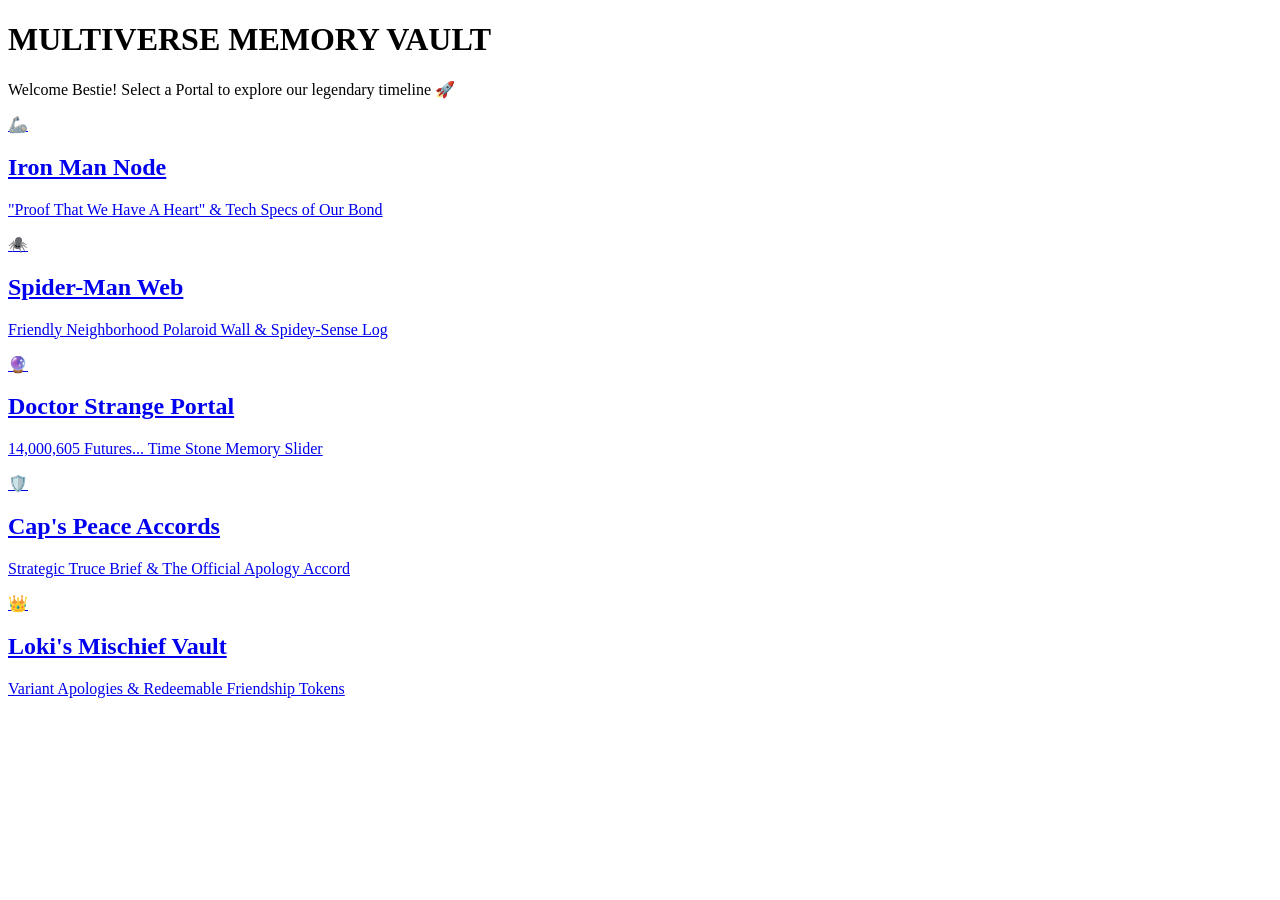
==== index.html @ b57c9924 "Add files via upload" ====
<!DOCTYPE html>
<html lang="en">
<head>
  <meta charset="UTF-8">
  <meta name="viewport" content="width=device-width, initial-scale=1.0">
  <title>The Sacred Friendship Multiverse</title>
  <link rel="stylesheet" href="css/style.css">
</head>
<body>

  <header>
    <h1 class="title-glow">MULTIVERSE MEMORY VAULT</h1>
    <p class="subtitle">Welcome Bestie! Select a Portal to explore our legendary timeline 🚀</p>
  </header>

  <main class="portal-grid">
    <a href="ironman.html" class="portal-card ironman-theme" onclick="audio.playIronMan()">
      <div class="portal-icon">🦾</div>
      <h2>Iron Man Node</h2>
      <p>"Proof That We Have A Heart" & Tech Specs of Our Bond</p>
    </a>

    <a href="spiderman.html" class="portal-card spidey-theme" onclick="audio.playSpidey()">
      <div class="portal-icon">🕷️</div>
      <h2>Spider-Man Web</h2>
      <p>Friendly Neighborhood Polaroid Wall & Spidey-Sense Log</p>
    </a>

    <a href="doctorstrange.html" class="portal-card strange-theme" onclick="audio.playStrange()">
      <div class="portal-icon">🔮</div>
      <h2>Doctor Strange Portal</h2>
      <p>14,000,605 Futures... Time Stone Memory Slider</p>
    </a>

    <a href="captainamerica.html" class="portal-card cap-theme" onclick="audio.playCap()">
      <div class="portal-icon">🛡️</div>
      <h2>Cap's Peace Accords</h2>
      <p>Strategic Truce Brief & The Official Apology Accord</p>
    </a>

    <a href="loki.html" class="portal-card loki-theme" onclick="audio.playLoki()">
      <div class="portal-icon">👑</div>
      <h2>Loki's Mischief Vault</h2>
      <p>Variant Apologies & Redeemable Friendship Tokens</p>
    </a>
  </main>

  <script src="js/main.js"></script>
</body>
</html>
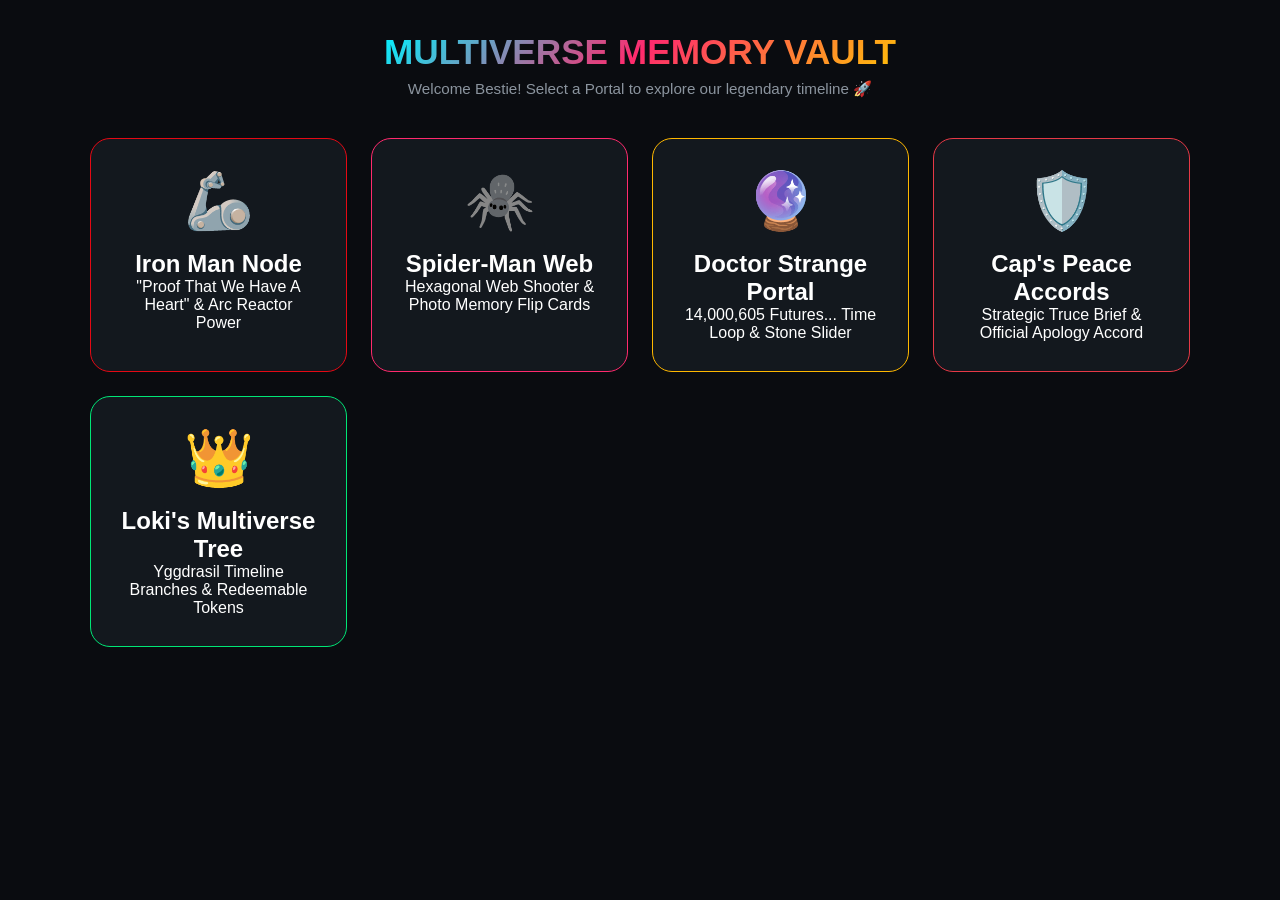
==== commit 633a7792: "Update website files" ====
--- a/index.html
+++ b/index.html
@@ -17,31 +17,31 @@
     <a href="ironman.html" class="portal-card ironman-theme" onclick="audio.playIronMan()">
       <div class="portal-icon">🦾</div>
       <h2>Iron Man Node</h2>
-      <p>"Proof That We Have A Heart" & Tech Specs of Our Bond</p>
+      <p>"Proof That We Have A Heart" & Arc Reactor Power</p>
     </a>
 
     <a href="spiderman.html" class="portal-card spidey-theme" onclick="audio.playSpidey()">
       <div class="portal-icon">🕷️</div>
       <h2>Spider-Man Web</h2>
-      <p>Friendly Neighborhood Polaroid Wall & Spidey-Sense Log</p>
+      <p>Hexagonal Web Shooter & Photo Memory Flip Cards</p>
     </a>
 
     <a href="doctorstrange.html" class="portal-card strange-theme" onclick="audio.playStrange()">
       <div class="portal-icon">🔮</div>
       <h2>Doctor Strange Portal</h2>
-      <p>14,000,605 Futures... Time Stone Memory Slider</p>
+      <p>14,000,605 Futures... Time Loop & Stone Slider</p>
     </a>
 
     <a href="captainamerica.html" class="portal-card cap-theme" onclick="audio.playCap()">
       <div class="portal-icon">🛡️</div>
       <h2>Cap's Peace Accords</h2>
-      <p>Strategic Truce Brief & The Official Apology Accord</p>
+      <p>Strategic Truce Brief & Official Apology Accord</p>
     </a>
 
     <a href="loki.html" class="portal-card loki-theme" onclick="audio.playLoki()">
       <div class="portal-icon">👑</div>
-      <h2>Loki's Mischief Vault</h2>
-      <p>Variant Apologies & Redeemable Friendship Tokens</p>
+      <h2>Loki's Multiverse Tree</h2>
+      <p>Yggdrasil Timeline Branches & Redeemable Tokens</p>
     </a>
   </main>
 
--- a/css/style.css
+++ b/css/style.css
@@ -0,0 +1,374 @@
+:root {
+  --bg-dark: #0a0c10;
+  --card-bg: rgba(22, 27, 34, 0.85);
+  --text-main: #f0f6fc;
+  --ironman-gold: #ffd700;
+  --ironman-red: #e50914;
+  --ironman-cyan: #00f3ff;
+  --spidey-red: #ff2a6d;
+  --spidey-blue: #05d5e8;
+  --strange-gold: #ffb800;
+  --strange-purple: #9d4edd;
+  --cap-blue: #1d3557;
+  --cap-red: #e63946;
+  --loki-green: #00e676;
+  --loki-gold: #ffc107;
+  --tva-orange: #ff5500;
+  --font-family: 'Poppins', -apple-system, BlinkMacSystemFont, sans-serif;
+}
+
+* { box-sizing: border-box; margin: 0; padding: 0; }
+
+body {
+  background-color: var(--bg-dark);
+  color: var(--text-main);
+  font-family: var(--font-family);
+  min-height: 100vh;
+  display: flex;
+  flex-direction: column;
+  align-items: center;
+  overflow-x: hidden;
+}
+
+header { text-align: center; padding: 2rem 1rem 1rem 1rem; max-width: 800px; }
+
+.title-glow {
+  font-size: 2.2rem;
+  font-weight: 800;
+  background: linear-gradient(135deg, #00f3ff, #ff2a6d, #ffc107);
+  -webkit-background-clip: text;
+  -webkit-text-fill-color: transparent;
+  margin-bottom: 0.5rem;
+}
+
+.subtitle { color: #8b949e; font-size: 0.95rem; }
+
+.back-btn {
+  display: inline-block;
+  margin: 1rem 0;
+  padding: 0.5rem 1.2rem;
+  background: rgba(255, 255, 255, 0.1);
+  border: 1px solid rgba(255, 255, 255, 0.2);
+  border-radius: 30px;
+  color: #fff;
+  text-decoration: none;
+  font-size: 0.85rem;
+  font-weight: 600;
+}
+
+.portal-grid {
+  display: grid;
+  grid-template-columns: repeat(auto-fit, minmax(250px, 1fr));
+  gap: 1.5rem;
+  width: 90%;
+  max-width: 1100px;
+  padding: 1.5rem 0;
+}
+
+.portal-card {
+  background: var(--card-bg);
+  border-radius: 20px;
+  padding: 1.8rem;
+  text-align: center;
+  text-decoration: none;
+  color: #fff;
+  border: 1px solid rgba(255, 255, 255, 0.1);
+  transition: all 0.3s ease;
+  display: flex;
+  flex-direction: column;
+  align-items: center;
+}
+
+.portal-card:hover { transform: translateY(-8px); }
+.portal-icon { font-size: 3.5rem; margin-bottom: 1rem; }
+
+.ironman-theme { border-color: var(--ironman-red); }
+.spidey-theme { border-color: var(--spidey-red); }
+.strange-theme { border-color: var(--strange-gold); }
+.cap-theme { border-color: var(--cap-red); }
+.loki-theme { border-color: var(--loki-green); }
+
+.content-container {
+  width: 90%;
+  max-width: 850px;
+  background: var(--card-bg);
+  border-radius: 20px;
+  padding: 2rem;
+  margin-bottom: 3rem;
+  border: 1px solid rgba(255, 255, 255, 0.1);
+  text-align: center;
+  position: relative;
+}
+
+/* Iron Man Arc Reactor */
+.arc-reactor {
+  width: 130px;
+  height: 130px;
+  border-radius: 50%;
+  border: 8px solid var(--ironman-cyan);
+  margin: 1.5rem auto;
+  box-shadow: 0 0 25px var(--ironman-cyan);
+  display: flex;
+  align-items: center;
+  justify-content: center;
+  cursor: pointer;
+  transition: all 0.3s;
+}
+
+.arc-reactor.max-power {
+  border-color: var(--ironman-gold);
+  box-shadow: 0 0 40px var(--ironman-gold), 0 0 80px var(--ironman-red);
+  animation: maxPulse 1s infinite alternate;
+}
+
+@keyframes maxPulse {
+  0% { transform: scale(1); }
+  100% { transform: scale(1.08); }
+}
+
+.arc-inner { font-weight: 800; font-size: 1.2rem; color: #fff; }
+
+.jarvis-box {
+  text-align: left;
+  background: rgba(0,243,255,0.05);
+  padding: 1.2rem;
+  border-radius: 12px;
+  border-left: 4px solid var(--ironman-cyan);
+  margin-top: 1.5rem;
+}
+
+/* Cap Accord Stamp Effect */
+.accord-box {
+  background: rgba(255, 255, 255, 0.05);
+  border: 2px dashed var(--cap-red);
+  padding: 1.5rem;
+  border-radius: 15px;
+  margin: 1.5rem 0;
+  text-align: left;
+  position: relative;
+  overflow: hidden;
+}
+
+.shield-stamp {
+  position: absolute;
+  top: 50%;
+  left: 50%;
+  transform: translate(-50%, -50%) scale(3) rotate(-15deg);
+  opacity: 0;
+  color: var(--cap-red);
+  border: 5px solid var(--cap-red);
+  padding: 0.5rem 1.5rem;
+  font-size: 2rem;
+  font-weight: 900;
+  text-transform: uppercase;
+  border-radius: 10px;
+  pointer-events: none;
+  transition: all 0.3s cubic-bezier(0.175, 0.885, 0.32, 1.275);
+}
+
+.shield-stamp.stamped {
+  opacity: 0.9;
+  transform: translate(-50%, -50%) scale(1) rotate(-15deg);
+}
+
+/* Spider-Man 3D Photo Flip Cards */
+.spidey-photo-grid {
+  display: grid;
+  grid-template-columns: repeat(auto-fit, minmax(230px, 1fr));
+  gap: 1.5rem;
+  margin-top: 1.5rem;
+}
+
+.flip-card {
+  background-color: transparent;
+  height: 270px;
+  perspective: 1000px;
+  cursor: pointer;
+}
+
+.flip-inner {
+  position: relative;
+  width: 100%;
+  height: 100%;
+  text-align: center;
+  transition: transform 0.6s cubic-bezier(0.4, 0, 0.2, 1);
+  transform-style: preserve-3d;
+}
+
+.flip-card:hover .flip-inner { transform: rotateY(180deg); }
+
+.flip-front, .flip-back {
+  position: absolute;
+  width: 100%;
+  height: 100%;
+  backface-visibility: hidden;
+  border-radius: 14px;
+  padding: 0.8rem;
+  display: flex;
+  flex-direction: column;
+  align-items: center;
+  justify-content: space-between;
+  box-shadow: 0 10px 25px rgba(0,0,0,0.5);
+}
+
+.flip-front { background: #ffffff; color: #111; }
+.flip-back { background: var(--spidey-red); color: #fff; transform: rotateY(180deg); justify-content: center; }
+
+.photo-img {
+  width: 100%;
+  height: 170px;
+  object-fit: cover;
+  border-radius: 8px;
+  border: 1px solid #ddd;
+}
+
+/* Doctor Strange Slider */
+.time-slider {
+  width: 80%;
+  height: 8px;
+  accent-color: var(--strange-gold);
+  cursor: pointer;
+  margin: 1rem 0;
+}
+
+.time-card {
+  min-height: 120px;
+  padding: 1.2rem;
+  background: rgba(255, 184, 0, 0.08);
+  border: 1px solid var(--strange-gold);
+  border-radius: 12px;
+  margin-top: 1rem;
+}
+
+/* Loki Multiversal Tree Branch Layout */
+.tree-container {
+  position: relative;
+  max-width: 800px;
+  margin: 2rem auto;
+  padding: 1rem 0;
+}
+
+.tree-trunk {
+  position: absolute;
+  left: 50%;
+  top: 0;
+  bottom: 0;
+  width: 8px;
+  background: linear-gradient(to bottom, var(--loki-green), var(--loki-gold), var(--tva-orange));
+  transform: translateX(-50%);
+  box-shadow: 0 0 20px var(--loki-green);
+  border-radius: 4px;
+  z-index: 1;
+}
+
+.tree-branch-wrapper {
+  display: flex;
+  flex-direction: column;
+  gap: 2rem;
+  position: relative;
+  z-index: 2;
+}
+
+.tree-branch {
+  width: 44%;
+  position: relative;
+  background: rgba(10, 25, 20, 0.95);
+  border: 2px solid var(--loki-green);
+  border-radius: 15px;
+  padding: 1.2rem;
+  box-shadow: 0 0 15px rgba(0, 230, 118, 0.2);
+  transition: all 0.4s ease;
+}
+
+.tree-branch.branch-left {
+  align-self: flex-start;
+  text-align: right;
+}
+
+.tree-branch.branch-left::after {
+  content: '';
+  position: absolute;
+  right: -26px;
+  top: 50%;
+  width: 26px;
+  height: 3px;
+  background: var(--loki-green);
+  box-shadow: 0 0 8px var(--loki-green);
+}
+
+.tree-branch.branch-right {
+  align-self: flex-end;
+  text-align: left;
+}
+
+.tree-branch.branch-right::after {
+  content: '';
+  position: absolute;
+  left: -26px;
+  top: 50%;
+  width: 26px;
+  height: 3px;
+  background: var(--loki-green);
+  box-shadow: 0 0 8px var(--loki-green);
+}
+
+.tree-branch.pruned {
+  border-color: var(--tva-orange);
+  background: rgba(25, 10, 10, 0.9);
+  box-shadow: 0 0 25px var(--tva-orange);
+}
+
+.tree-branch.pruned::after {
+  background: var(--tva-orange);
+  box-shadow: 0 0 8px var(--tva-orange);
+}
+
+.prune-stamp {
+  display: inline-block;
+  background: var(--tva-orange);
+  color: #fff;
+  font-weight: 900;
+  padding: 0.3rem 0.8rem;
+  border-radius: 6px;
+  font-size: 0.75rem;
+  letter-spacing: 1px;
+  margin-top: 0.5rem;
+}
+
+@media (max-width: 650px) {
+  .tree-trunk { left: 15px; transform: none; }
+  .tree-branch { width: calc(100% - 45px); margin-left: 45px !important; text-align: left !important; }
+  .tree-branch.branch-left::after, .tree-branch.branch-right::after {
+    left: -30px; right: auto; width: 30px;
+  }
+}
+
+.action-btn {
+  background: linear-gradient(135deg, var(--spidey-red), #b7094c);
+  color: white;
+  border: none;
+  padding: 0.8rem 1.8rem;
+  font-size: 1rem;
+  font-weight: bold;
+  border-radius: 30px;
+  cursor: pointer;
+  transition: transform 0.2s;
+}
+
+.action-btn:hover { transform: scale(1.05); }
+
+/* Web Shooter Canvas */
+#spidey-canvas {
+  position: fixed;
+  top: 0;
+  left: 0;
+  width: 100vw;
+  height: 100vh;
+  pointer-events: none;
+  z-index: 10000;
+}
+
+#confetti-canvas {
+  position: fixed; top: 0; left: 0; width: 100vw; height: 100vh;
+  pointer-events: none; z-index: 99;
+}
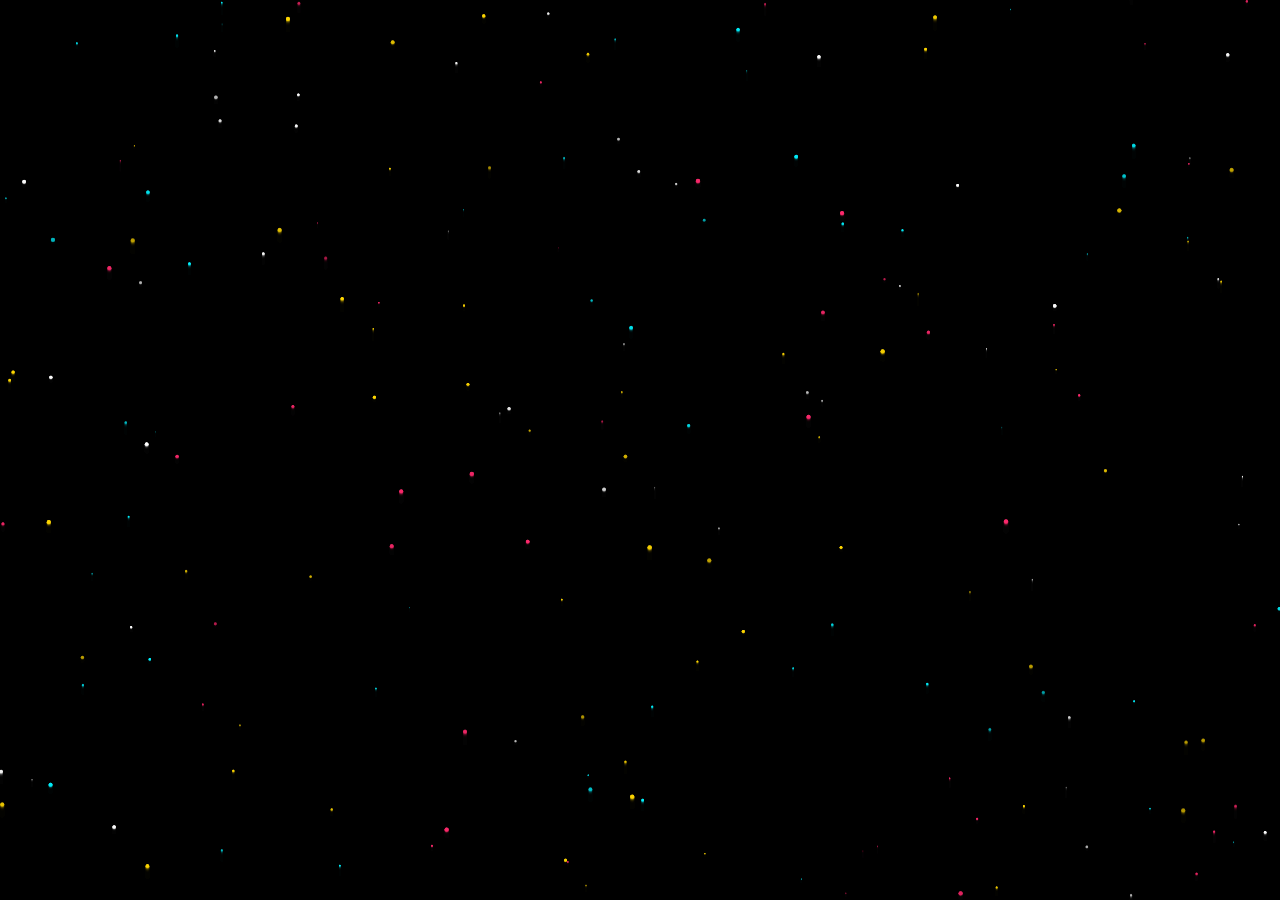
==== commit 49f85488: "Update site pages and add hub/thor pages" ====
--- a/index.html
+++ b/index.html
@@ -3,48 +3,40 @@
 <head>
   <meta charset="UTF-8">
   <meta name="viewport" content="width=device-width, initial-scale=1.0">
-  <title>The Sacred Friendship Multiverse</title>
+  <title>An Avengers Level Threat...</title>
   <link rel="stylesheet" href="css/style.css">
 </head>
-<body>
+<body class="intro-body">
 
-  <header>
-    <h1 class="title-glow">MULTIVERSE MEMORY VAULT</h1>
-    <p class="subtitle">Welcome Bestie! Select a Portal to explore our legendary timeline 🚀</p>
-  </header>
+  <!-- Cosmic Stars Canvas -->
+  <canvas id="starfield-canvas"></canvas>
 
-  <main class="portal-grid">
-    <a href="ironman.html" class="portal-card ironman-theme" onclick="audio.playIronMan()">
-      <div class="portal-icon">🦾</div>
-      <h2>Iron Man Node</h2>
-      <p>"Proof That We Have A Heart" & Arc Reactor Power</p>
-    </a>
+  <div class="intro-container">
+    
+    <!-- Text Step 1: Threat Warning -->
+    <h1 class="intro-text threat-text" id="introThreat">
+      ⚡ WE HAVE AN AVENGERS LEVEL THREAT ⚡
+    </h1>
 
-    <a href="spiderman.html" class="portal-card spidey-theme" onclick="audio.playSpidey()">
-      <div class="portal-icon">🕷️</div>
-      <h2>Spider-Man Web</h2>
-      <p>Hexagonal Web Shooter & Photo Memory Flip Cards</p>
-    </a>
+    <!-- Text Step 2: Apology Context -->
+    <p class="intro-text message-text" id="introMessage">
+      We have hurt our best friend... and now we need all the help we can get from Earth's mightiest heroes.
+    </p>
 
-    <a href="doctorstrange.html" class="portal-card strange-theme" onclick="audio.playStrange()">
-      <div class="portal-icon">🔮</div>
-      <h2>Doctor Strange Portal</h2>
-      <p>14,000,605 Futures... Time Loop & Stone Slider</p>
-    </a>
+    <!-- Step 3: Get Help Button -->
+    <button class="get-help-btn" id="getHelpBtn" onclick="triggerGetHelpSequence()">
+      GET HELP 🚀
+    </button>
 
-    <a href="captainamerica.html" class="portal-card cap-theme" onclick="audio.playCap()">
-      <div class="portal-icon">🛡️</div>
-      <h2>Cap's Peace Accords</h2>
-      <p>Strategic Truce Brief & Official Apology Accord</p>
-    </a>
-
-    <a href="loki.html" class="portal-card loki-theme" onclick="audio.playLoki()">
-      <div class="portal-icon">👑</div>
-      <h2>Loki's Multiverse Tree</h2>
-      <p>Yggdrasil Timeline Branches & Redeemable Tokens</p>
-    </a>
-  </main>
+  </div>
 
   <script src="js/main.js"></script>
+  <script>
+    // Initialize stars particle background & text animation timeline on page load
+    window.addEventListener('DOMContentLoaded', () => {
+      initStarfield();
+      runIntroTimeline();
+    });
+  </script>
 </body>
 </html>
--- a/css/style.css
+++ b/css/style.css
@@ -1,3 +1,15 @@
+/* ==========================================
+   🦸 SUPERHERO FONTS & VARIABLES
+   ========================================== */
+@import url('https://fonts.googleapis.com/css2?family=Bangers&family=Bebas+Neue&family=Cinzel+Decorative:wght@700;900&family=Cinzel:wght@600;800;900&family=Orbitron:wght@600;800;900&family=Poppins:wght@400;600;800&display=swap');
+
+@font-face {
+  font-family: 'Avengeance';
+  src: url('../fonts/Avengeance.ttf') format('truetype');
+  font-weight: normal;
+  font-style: normal;
+}
+
 :root {
   --bg-dark: #0a0c10;
   --card-bg: rgba(22, 27, 34, 0.85);
@@ -17,10 +29,50 @@
   --font-family: 'Poppins', -apple-system, BlinkMacSystemFont, sans-serif;
 }
 
+/* 🅰️ AVENGERS INTRO FONT */
+.threat-text, 
+.get-help-btn, 
+.title-glow {
+  font-family: 'Avengeance', 'Cinzel Decorative', 'Bebas Neue', serif !important;
+  letter-spacing: 3px;
+}
+
+/* 🦾 IRON MAN FONT */
+.ironman-theme, .ironman-theme h1, .ironman-theme h2, .ironman-theme h3, .arc-inner, .jarvis-box {
+  font-family: 'Orbitron', sans-serif !important;
+  letter-spacing: 1.5px;
+}
+
+/* 🕷️ SPIDER-MAN FONT */
+.spidey-theme h1, .spidey-theme h2, .spidey-theme h3, .spidey-theme .action-btn, .flip-card strong {
+  font-family: 'Bangers', cursive !important;
+  letter-spacing: 2px;
+  font-weight: 400;
+}
+
+/* 🔮 DOCTOR STRANGE FONT */
+.strange-theme h1, .strange-theme h2, .strange-theme h3, #timeTitle, #bargainBtn {
+  font-family: 'Cinzel', serif !important;
+  letter-spacing: 2px;
+}
+
+/* 🛡️ CAPTAIN AMERICA FONT */
+.cap-theme h1, .cap-theme h2, .cap-theme h3, .accord-box h3, .shield-stamp {
+  font-family: 'Bebas Neue', sans-serif !important;
+  letter-spacing: 2.5px;
+  font-size: 2.2rem;
+}
+
+/* 👑 LOKI FONT */
+.loki-theme h1, .loki-theme h2, .loki-theme h3, .tree-branch strong {
+  font-family: 'Cinzel Decorative', serif !important;
+  letter-spacing: 1.8px;
+}
+
 * { box-sizing: border-box; margin: 0; padding: 0; }
 
 body {
-  background-color: var(--bg-dark);
+  background: radial-gradient(circle at 50% 10%, #1a2332 0%, #0a0c10 100%);
   color: var(--text-main);
   font-family: var(--font-family);
   min-height: 100vh;
@@ -28,97 +80,141 @@
   flex-direction: column;
   align-items: center;
   overflow-x: hidden;
-}
-
-header { text-align: center; padding: 2rem 1rem 1rem 1rem; max-width: 800px; }
+  opacity: 0;
+  transition: opacity 0.5s ease-in-out;
+}
+
+body.page-loaded {
+  opacity: 1;
+}
+
+body.page-exiting {
+  opacity: 0;
+  transition: opacity 0.4s ease-in-out;
+}
+
+header { text-align: center; padding: 2.5rem 1rem 1rem 1rem; max-width: 800px; }
 
 .title-glow {
-  font-size: 2.2rem;
+  font-size: 2.4rem;
   font-weight: 800;
   background: linear-gradient(135deg, #00f3ff, #ff2a6d, #ffc107);
   -webkit-background-clip: text;
   -webkit-text-fill-color: transparent;
   margin-bottom: 0.5rem;
-}
-
-.subtitle { color: #8b949e; font-size: 0.95rem; }
+  text-shadow: 0 0 20px rgba(0, 243, 255, 0.4), 0 0 40px rgba(255, 42, 109, 0.3);
+}
+
+.subtitle { color: #a3b18a; font-size: 0.95rem; }
 
 .back-btn {
   display: inline-block;
-  margin: 1rem 0;
-  padding: 0.5rem 1.2rem;
-  background: rgba(255, 255, 255, 0.1);
-  border: 1px solid rgba(255, 255, 255, 0.2);
+  margin: 1.2rem 0;
+  padding: 0.6rem 1.4rem;
+  background: rgba(255, 255, 255, 0.08);
+  border: 1px solid rgba(255, 255, 255, 0.25);
   border-radius: 30px;
   color: #fff;
   text-decoration: none;
-  font-size: 0.85rem;
+  font-size: 0.88rem;
   font-weight: 600;
+  backdrop-filter: blur(10px);
+  box-shadow: 0 4px 15px rgba(0, 0, 0, 0.3);
+  transition: all 0.3s ease;
+}
+
+.back-btn:hover {
+  background: rgba(255, 255, 255, 0.2);
+  transform: translateY(-2px);
+  box-shadow: 0 6px 20px rgba(255, 255, 255, 0.2);
 }
 
 .portal-grid {
   display: grid;
-  grid-template-columns: repeat(auto-fit, minmax(250px, 1fr));
-  gap: 1.5rem;
+  grid-template-columns: repeat(auto-fit, minmax(260px, 1fr));
+  gap: 1.8rem;
   width: 90%;
   max-width: 1100px;
-  padding: 1.5rem 0;
+  padding: 2rem 0;
 }
 
 .portal-card {
   background: var(--card-bg);
   border-radius: 20px;
-  padding: 1.8rem;
+  padding: 2rem;
   text-align: center;
   text-decoration: none;
   color: #fff;
-  border: 1px solid rgba(255, 255, 255, 0.1);
-  transition: all 0.3s ease;
+  border: 1px solid rgba(255, 255, 255, 0.12);
+  backdrop-filter: blur(14px);
+  box-shadow: 0 15px 35px rgba(0, 0, 0, 0.6);
+  transition: all 0.4s cubic-bezier(0.175, 0.885, 0.32, 1.275);
   display: flex;
   flex-direction: column;
   align-items: center;
-}
-
-.portal-card:hover { transform: translateY(-8px); }
-.portal-icon { font-size: 3.5rem; margin-bottom: 1rem; }
-
-.ironman-theme { border-color: var(--ironman-red); }
-.spidey-theme { border-color: var(--spidey-red); }
-.strange-theme { border-color: var(--strange-gold); }
-.cap-theme { border-color: var(--cap-red); }
-.loki-theme { border-color: var(--loki-green); }
+  position: relative;
+  overflow: hidden;
+}
+
+.portal-card:hover { transform: translateY(-10px) scale(1.02); }
+.portal-icon { font-size: 3.5rem; margin-bottom: 1rem; transition: transform 0.3s; }
+.portal-card:hover .portal-icon { transform: scale(1.18) rotate(5deg); }
+
+/* Glowing Marvel Card Themes */
+.ironman-theme { border-color: rgba(229, 9, 20, 0.6); }
+.ironman-theme:hover { box-shadow: 0 0 30px var(--ironman-cyan), inset 0 0 15px rgba(229, 9, 20, 0.4); }
+
+.spidey-theme { border-color: rgba(255, 42, 109, 0.6); }
+.spidey-theme:hover { box-shadow: 0 0 30px var(--spidey-red), inset 0 0 15px rgba(5, 213, 232, 0.4); }
+
+.strange-theme { border-color: rgba(255, 184, 0, 0.6); }
+.strange-theme:hover { box-shadow: 0 0 30px var(--strange-gold), inset 0 0 15px rgba(157, 78, 221, 0.4); }
+
+.cap-theme { border-color: rgba(230, 57, 70, 0.6); }
+.cap-theme:hover { box-shadow: 0 0 30px var(--cap-blue), inset 0 0 15px rgba(230, 57, 70, 0.4); }
+
+.loki-theme { border-color: rgba(0, 230, 118, 0.6); }
+.loki-theme:hover { box-shadow: 0 0 30px var(--loki-green), inset 0 0 15px rgba(255, 193, 7, 0.4); }
 
 .content-container {
   width: 90%;
   max-width: 850px;
   background: var(--card-bg);
   border-radius: 20px;
-  padding: 2rem;
+  padding: 2.2rem;
   margin-bottom: 3rem;
-  border: 1px solid rgba(255, 255, 255, 0.1);
+  border: 1px solid rgba(255, 255, 255, 0.15);
+  backdrop-filter: blur(16px);
+  box-shadow: 0 20px 40px rgba(0, 0, 0, 0.7);
   text-align: center;
   position: relative;
 }
 
 /* Iron Man Arc Reactor */
 .arc-reactor {
-  width: 130px;
-  height: 130px;
+  width: 135px;
+  height: 135px;
   border-radius: 50%;
   border: 8px solid var(--ironman-cyan);
   margin: 1.5rem auto;
-  box-shadow: 0 0 25px var(--ironman-cyan);
+  box-shadow: 0 0 30px var(--ironman-cyan), inset 0 0 20px var(--ironman-cyan);
   display: flex;
   align-items: center;
   justify-content: center;
   cursor: pointer;
   transition: all 0.3s;
+  animation: pulseGlow 2s infinite alternate;
+}
+
+@keyframes pulseGlow {
+  0% { transform: scale(0.98); box-shadow: 0 0 20px var(--ironman-cyan); }
+  100% { transform: scale(1.05); box-shadow: 0 0 40px var(--ironman-cyan), inset 0 0 25px var(--ironman-cyan); }
 }
 
 .arc-reactor.max-power {
   border-color: var(--ironman-gold);
-  box-shadow: 0 0 40px var(--ironman-gold), 0 0 80px var(--ironman-red);
-  animation: maxPulse 1s infinite alternate;
+  box-shadow: 0 0 50px var(--ironman-gold), 0 0 90px var(--ironman-red);
+  animation: maxPulse 0.8s infinite alternate;
 }
 
 @keyframes maxPulse {
@@ -126,22 +222,23 @@
   100% { transform: scale(1.08); }
 }
 
-.arc-inner { font-weight: 800; font-size: 1.2rem; color: #fff; }
+.arc-inner { font-weight: 800; font-size: 1.3rem; color: #fff; text-shadow: 0 0 10px var(--ironman-cyan); }
 
 .jarvis-box {
   text-align: left;
-  background: rgba(0,243,255,0.05);
-  padding: 1.2rem;
+  background: rgba(0, 243, 255, 0.06);
+  padding: 1.3rem;
   border-radius: 12px;
   border-left: 4px solid var(--ironman-cyan);
   margin-top: 1.5rem;
+  box-shadow: 0 8px 20px rgba(0, 0, 0, 0.3);
 }
 
 /* Cap Accord Stamp Effect */
 .accord-box {
-  background: rgba(255, 255, 255, 0.05);
+  background: rgba(255, 255, 255, 0.04);
   border: 2px dashed var(--cap-red);
-  padding: 1.5rem;
+  padding: 1.6rem;
   border-radius: 15px;
   margin: 1.5rem 0;
   text-align: left;
@@ -156,34 +253,69 @@
   transform: translate(-50%, -50%) scale(3) rotate(-15deg);
   opacity: 0;
   color: var(--cap-red);
-  border: 5px solid var(--cap-red);
+  border: 6px solid var(--cap-red);
   padding: 0.5rem 1.5rem;
-  font-size: 2rem;
+  font-size: 2.2rem;
   font-weight: 900;
   text-transform: uppercase;
-  border-radius: 10px;
+  border-radius: 12px;
   pointer-events: none;
-  transition: all 0.3s cubic-bezier(0.175, 0.885, 0.32, 1.275);
+  box-shadow: 0 0 20px rgba(230, 57, 70, 0.6);
+  transition: all 0.35s cubic-bezier(0.175, 0.885, 0.32, 1.275);
 }
 
 .shield-stamp.stamped {
-  opacity: 0.9;
+  opacity: 0.95;
   transform: translate(-50%, -50%) scale(1) rotate(-15deg);
 }
 
-/* Spider-Man 3D Photo Flip Cards */
+/* Spider-Man 3D Photo Flip Cards & Photo Fitting */
 .spidey-photo-grid {
   display: grid;
   grid-template-columns: repeat(auto-fit, minmax(230px, 1fr));
   gap: 1.5rem;
-  margin-top: 1.5rem;
+  padding-top: 3.5rem;
 }
 
 .flip-card {
   background-color: transparent;
-  height: 270px;
+  height: 285px;
   perspective: 1000px;
   cursor: pointer;
+  position: relative;
+  transform-origin: top center;
+  animation: webSway 4.5s ease-in-out infinite alternate;
+}
+
+.flip-card:nth-child(even) { animation-duration: 5.2s; animation-delay: -1.2s; }
+.flip-card:nth-child(3n) { animation-duration: 4.2s; animation-delay: -2.5s; }
+
+.flip-card::before {
+  content: '';
+  position: absolute;
+  top: -42px;
+  left: 50%;
+  transform: translateX(-50%);
+  width: 2px;
+  height: 42px;
+  background: linear-gradient(to bottom, rgba(255, 255, 255, 0.1), rgba(255, 255, 255, 0.9));
+  box-shadow: 0 0 8px #00f3ff, 0 0 15px rgba(255, 255, 255, 0.8);
+  z-index: 10;
+}
+
+.flip-card::after {
+  content: '🕸️';
+  position: absolute;
+  top: -55px;
+  left: 50%;
+  transform: translateX(-50%);
+  font-size: 1.1rem;
+  z-index: 11;
+}
+
+@keyframes webSway {
+  0% { transform: rotate(-2.5deg); }
+  100% { transform: rotate(2.5deg); }
 }
 
 .flip-inner {
@@ -202,24 +334,34 @@
   width: 100%;
   height: 100%;
   backface-visibility: hidden;
-  border-radius: 14px;
+  border-radius: 15px;
   padding: 0.8rem;
   display: flex;
   flex-direction: column;
   align-items: center;
   justify-content: space-between;
-  box-shadow: 0 10px 25px rgba(0,0,0,0.5);
+  box-shadow: 0 12px 28px rgba(0, 0, 0, 0.6);
+  overflow: hidden;
 }
 
 .flip-front { background: #ffffff; color: #111; }
-.flip-back { background: var(--spidey-red); color: #fff; transform: rotateY(180deg); justify-content: center; }
+.flip-back {
+  background: linear-gradient(135deg, var(--spidey-red), #b7094c);
+  color: #fff;
+  transform: rotateY(180deg);
+  justify-content: center;
+  padding: 1.2rem;
+  box-shadow: inset 0 0 20px rgba(0,0,0,0.3);
+}
 
 .photo-img {
   width: 100%;
-  height: 170px;
+  height: 180px;
   object-fit: cover;
-  border-radius: 8px;
-  border: 1px solid #ddd;
+  object-position: center;
+  border-radius: 10px;
+  border: 1px solid #e0e0e0;
+  background-color: #f0f0f0;
 }
 
 /* Doctor Strange Slider */
@@ -233,14 +375,15 @@
 
 .time-card {
   min-height: 120px;
-  padding: 1.2rem;
+  padding: 1.3rem;
   background: rgba(255, 184, 0, 0.08);
   border: 1px solid var(--strange-gold);
   border-radius: 12px;
   margin-top: 1rem;
-}
-
-/* Loki Multiversal Tree Branch Layout */
+  box-shadow: 0 0 20px rgba(255, 184, 0, 0.15);
+}
+
+/* Loki Multiversal Tree */
 .tree-container {
   position: relative;
   max-width: 800px;
@@ -276,40 +419,20 @@
   border: 2px solid var(--loki-green);
   border-radius: 15px;
   padding: 1.2rem;
-  box-shadow: 0 0 15px rgba(0, 230, 118, 0.2);
+  box-shadow: 0 0 18px rgba(0, 230, 118, 0.25);
   transition: all 0.4s ease;
 }
 
-.tree-branch.branch-left {
-  align-self: flex-start;
-  text-align: right;
-}
-
+.tree-branch.branch-left { align-self: flex-start; text-align: right; }
 .tree-branch.branch-left::after {
-  content: '';
-  position: absolute;
-  right: -26px;
-  top: 50%;
-  width: 26px;
-  height: 3px;
-  background: var(--loki-green);
-  box-shadow: 0 0 8px var(--loki-green);
-}
-
-.tree-branch.branch-right {
-  align-self: flex-end;
-  text-align: left;
-}
-
+  content: ''; position: absolute; right: -26px; top: 50%; width: 26px; height: 3px;
+  background: var(--loki-green); box-shadow: 0 0 8px var(--loki-green);
+}
+
+.tree-branch.branch-right { align-self: flex-end; text-align: left; }
 .tree-branch.branch-right::after {
-  content: '';
-  position: absolute;
-  left: -26px;
-  top: 50%;
-  width: 26px;
-  height: 3px;
-  background: var(--loki-green);
-  box-shadow: 0 0 8px var(--loki-green);
+  content: ''; position: absolute; left: -26px; top: 50%; width: 26px; height: 3px;
+  background: var(--loki-green); box-shadow: 0 0 8px var(--loki-green);
 }
 
 .tree-branch.pruned {
@@ -333,6 +456,7 @@
   font-size: 0.75rem;
   letter-spacing: 1px;
   margin-top: 0.5rem;
+  box-shadow: 0 0 10px rgba(255, 85, 0, 0.5);
 }
 
 @media (max-width: 650px) {
@@ -347,28 +471,193 @@
   background: linear-gradient(135deg, var(--spidey-red), #b7094c);
   color: white;
   border: none;
-  padding: 0.8rem 1.8rem;
+  padding: 0.85rem 1.9rem;
   font-size: 1rem;
   font-weight: bold;
   border-radius: 30px;
   cursor: pointer;
-  transition: transform 0.2s;
-}
-
-.action-btn:hover { transform: scale(1.05); }
-
-/* Web Shooter Canvas */
+  box-shadow: 0 5px 20px rgba(255, 42, 109, 0.4);
+  transition: transform 0.2s, box-shadow 0.2s;
+}
+
+.action-btn:hover {
+  transform: scale(1.05);
+  box-shadow: 0 8px 25px rgba(255, 42, 109, 0.6);
+}
+
 #spidey-canvas {
-  position: fixed;
-  top: 0;
-  left: 0;
-  width: 100vw;
-  height: 100vh;
-  pointer-events: none;
-  z-index: 10000;
+  position: fixed; top: 0; left: 0; width: 100vw; height: 100vh;
+  pointer-events: none; z-index: 10000;
 }
 
 #confetti-canvas {
   position: fixed; top: 0; left: 0; width: 100vw; height: 100vh;
   pointer-events: none; z-index: 99;
+}
+
+/* 🌌 INTRO PAGE & STARFIELD STYLES */
+.intro-body {
+  background: #000;
+  height: 100vh;
+  width: 100vw;
+  overflow: hidden;
+  display: flex;
+  justify-content: center;
+  align-items: center;
+  position: relative;
+}
+
+#starfield-canvas {
+  position: fixed; top: 0; left: 0; width: 100vw; height: 100vh;
+  z-index: 1; pointer-events: none;
+}
+
+.intro-container {
+  position: relative;
+  z-index: 10;
+  text-align: center;
+  max-width: 850px;
+  padding: 2rem;
+}
+
+.intro-text {
+  opacity: 0;
+  transform: scale(0.92);
+  transition: opacity 1.8s ease, transform 1.8s ease;
+  pointer-events: none;
+}
+
+.threat-text {
+  font-size: clamp(1.8rem, 4vw, 3.2rem);
+  font-weight: 900;
+  letter-spacing: 3px;
+  background: linear-gradient(135deg, #ff2a6d, #ffd700, #00f3ff);
+  -webkit-background-clip: text;
+  -webkit-text-fill-color: transparent;
+  text-shadow: 0 0 30px rgba(255, 42, 109, 0.5);
+  margin-bottom: 1.5rem;
+}
+
+.message-text {
+  font-size: clamp(1.1rem, 2.2vw, 1.6rem);
+  color: #e0e6ed;
+  font-weight: 500;
+  line-height: 1.6;
+  text-shadow: 0 0 15px rgba(255, 255, 255, 0.3);
+  margin-bottom: 2.5rem;
+}
+
+.intro-text.visible {
+  opacity: 1;
+  transform: scale(1);
+}
+
+.get-help-btn {
+  opacity: 0;
+  transform: translateY(20px) scale(0.9);
+  pointer-events: none;
+  background: linear-gradient(135deg, #e50914, #ff5500);
+  color: #fff;
+  border: 2px solid #ffd700;
+  padding: 1rem 2.8rem;
+  font-size: 1.3rem;
+  font-weight: 900;
+  letter-spacing: 2px;
+  border-radius: 40px;
+  cursor: pointer;
+  box-shadow: 0 0 25px rgba(229, 9, 20, 0.6), 0 0 50px rgba(255, 215, 0, 0.3);
+  transition: opacity 1.2s ease, transform 1.2s ease, box-shadow 0.3s ease;
+}
+
+.get-help-btn.visible {
+  opacity: 1;
+  transform: translateY(0) scale(1);
+  pointer-events: auto;
+  animation: pulseButton 2s infinite alternate;
+}
+
+.get-help-btn:hover {
+  transform: scale(1.08) translateY(-3px);
+  box-shadow: 0 0 35px rgba(255, 85, 0, 0.9), 0 0 70px rgba(255, 215, 0, 0.6);
+}
+
+@keyframes pulseButton {
+  0% { box-shadow: 0 0 20px rgba(229, 9, 20, 0.6); }
+  100% { box-shadow: 0 0 45px rgba(255, 85, 0, 0.9), 0 0 20px rgba(255, 215, 0, 0.5); }
+}
+
+/* ⚡ THOR THEME STYLES */
+.thor-theme {
+  border-color: rgba(0, 243, 255, 0.6);
+  box-shadow: 0 0 35px rgba(0, 243, 255, 0.2);
+}
+
+.thor-theme h1, .thor-theme h2, .thor-theme h3, .thor-quote {
+  font-family: 'Cinzel', serif !important;
+}
+
+.thor-quote {
+  font-size: 1.25rem;
+  font-style: italic;
+  color: var(--ironman-gold);
+  line-height: 1.6;
+  padding: 1.2rem;
+  background: rgba(0, 243, 255, 0.05);
+  border-left: 4px solid var(--ironman-gold);
+  border-radius: 8px;
+  margin: 1.5rem 0;
+  text-shadow: 0 0 10px rgba(255, 215, 0, 0.4);
+}
+
+.thor-btn {
+  background: linear-gradient(135deg, #00f3ff, #0077ff) !important;
+  color: #000 !important;
+  box-shadow: 0 0 25px rgba(0, 243, 255, 0.6) !important;
+}
+
+.thor-btn:hover {
+  box-shadow: 0 0 40px rgba(0, 243, 255, 0.9) !important;
+}
+
+#lightning-flash {
+  position: fixed; top: 0; left: 0; width: 100vw; height: 100vh;
+  background: rgba(255, 255, 255, 0.95);
+  pointer-events: none; opacity: 0; z-index: 9999;
+  transition: opacity 0.1s ease;
+}
+
+#lightning-flash.flash-active { opacity: 1; }
+
+.thor-message-box {
+  opacity: 0;
+  transform: translateY(30px) scale(0.95);
+  pointer-events: none;
+  background: rgba(10, 20, 35, 0.95);
+  border: 2px solid var(--ironman-cyan);
+  border-radius: 16px;
+  padding: 1.8rem;
+  margin-top: 1.5rem;
+  box-shadow: 0 0 30px rgba(0, 243, 255, 0.4);
+  transition: all 0.6s cubic-bezier(0.175, 0.885, 0.32, 1.275);
+}
+
+.thor-message-box.visible {
+  opacity: 1;
+  transform: translateY(0) scale(1);
+  pointer-events: auto;
+}
+
+.message-header {
+  font-family: 'Cinzel Decorative', serif;
+  color: var(--ironman-gold);
+  font-weight: 900;
+  font-size: 1.2rem;
+  margin-bottom: 1rem;
+  letter-spacing: 2px;
+}
+
+.message-content {
+  color: #f0f6fc;
+  font-size: 1rem;
+  line-height: 1.7;
 }
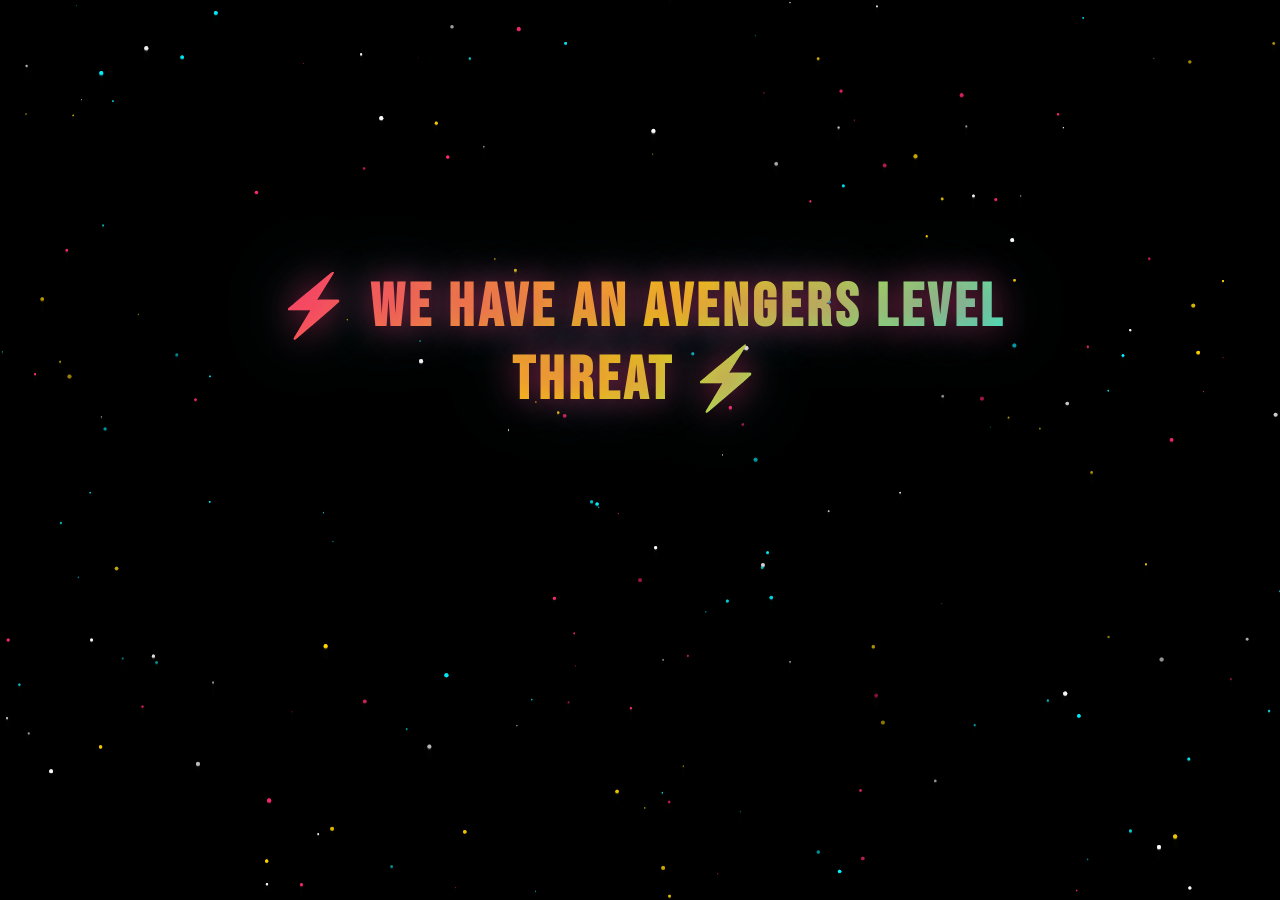
==== commit 0b6cd91f: "Update site styling and content" ====
--- a/index.html
+++ b/index.html
@@ -32,10 +32,10 @@
 
   <script src="js/main.js"></script>
   <script>
-    // Initialize stars particle background & text animation timeline on page load
     window.addEventListener('DOMContentLoaded', () => {
       initStarfield();
       runIntroTimeline();
+      globalAudio.restoreSessionAudio('music/avengers_theme.mp3');
     });
   </script>
 </body>
--- a/css/style.css
+++ b/css/style.css
@@ -1,14 +1,7 @@
 /* ==========================================
    🦸 SUPERHERO FONTS & VARIABLES
    ========================================== */
-@import url('https://fonts.googleapis.com/css2?family=Bangers&family=Bebas+Neue&family=Cinzel+Decorative:wght@700;900&family=Cinzel:wght@600;800;900&family=Orbitron:wght@600;800;900&family=Poppins:wght@400;600;800&display=swap');
-
-@font-face {
-  font-family: 'Avengeance';
-  src: url('../fonts/Avengeance.ttf') format('truetype');
-  font-weight: normal;
-  font-style: normal;
-}
+@import url('https://fonts.googleapis.com/css2?family=Bangers&family=Bebas+Neue&family=Cinzel+Decorative:wght@700;900&family=Cinzel:wght@600;800;900&family=Orbitron:wght@600;800;900&family=Poppins:wght@400;500;600;700;800;900&display=swap');
 
 :root {
   --bg-dark: #0a0c10;
@@ -29,12 +22,20 @@
   --font-family: 'Poppins', -apple-system, BlinkMacSystemFont, sans-serif;
 }
 
-/* 🅰️ AVENGERS INTRO FONT */
-.threat-text, 
-.get-help-btn, 
+/* 🅰️ AVENGERS INTRO & HEADER FONTS */
+.threat-text {
+  font-family: 'Bebas Neue', 'Orbitron', sans-serif !important;
+  letter-spacing: 4px;
+}
+
 .title-glow {
-  font-family: 'Avengeance', 'Cinzel Decorative', 'Bebas Neue', serif !important;
+  font-family: 'Bebas Neue', 'Cinzel Decorative', sans-serif !important;
   letter-spacing: 3px;
+}
+
+.get-help-btn {
+  font-family: 'Orbitron', sans-serif !important;
+  letter-spacing: 2px;
 }
 
 /* 🦾 IRON MAN FONT */
@@ -96,7 +97,7 @@
 header { text-align: center; padding: 2.5rem 1rem 1rem 1rem; max-width: 800px; }
 
 .title-glow {
-  font-size: 2.4rem;
+  font-size: 2.5rem;
   font-weight: 800;
   background: linear-gradient(135deg, #00f3ff, #ff2a6d, #ffc107);
   -webkit-background-clip: text;
@@ -154,6 +155,7 @@
   align-items: center;
   position: relative;
   overflow: hidden;
+  cursor: pointer;
 }
 
 .portal-card:hover { transform: translateY(-10px) scale(1.02); }
@@ -269,7 +271,7 @@
   transform: translate(-50%, -50%) scale(1) rotate(-15deg);
 }
 
-/* Spider-Man 3D Photo Flip Cards & Photo Fitting */
+/* Spider-Man 3D Photo Flip Cards */
 .spidey-photo-grid {
   display: grid;
   grid-template-columns: repeat(auto-fit, minmax(230px, 1fr));
@@ -528,21 +530,24 @@
 }
 
 .threat-text {
-  font-size: clamp(1.8rem, 4vw, 3.2rem);
+  font-size: clamp(2rem, 5.5vw, 3.8rem);
   font-weight: 900;
-  letter-spacing: 3px;
+  letter-spacing: 4px;
+  text-transform: uppercase;
   background: linear-gradient(135deg, #ff2a6d, #ffd700, #00f3ff);
   -webkit-background-clip: text;
   -webkit-text-fill-color: transparent;
-  text-shadow: 0 0 30px rgba(255, 42, 109, 0.5);
+  text-shadow: 0 0 35px rgba(255, 42, 109, 0.6), 0 0 70px rgba(0, 243, 255, 0.4);
   margin-bottom: 1.5rem;
+  line-height: 1.2;
 }
 
 .message-text {
-  font-size: clamp(1.1rem, 2.2vw, 1.6rem);
+  font-size: clamp(1.1rem, 2.2vw, 1.55rem);
   color: #e0e6ed;
+  font-family: 'Poppins', sans-serif;
   font-weight: 500;
-  line-height: 1.6;
+  line-height: 1.7;
   text-shadow: 0 0 15px rgba(255, 255, 255, 0.3);
   margin-bottom: 2.5rem;
 }
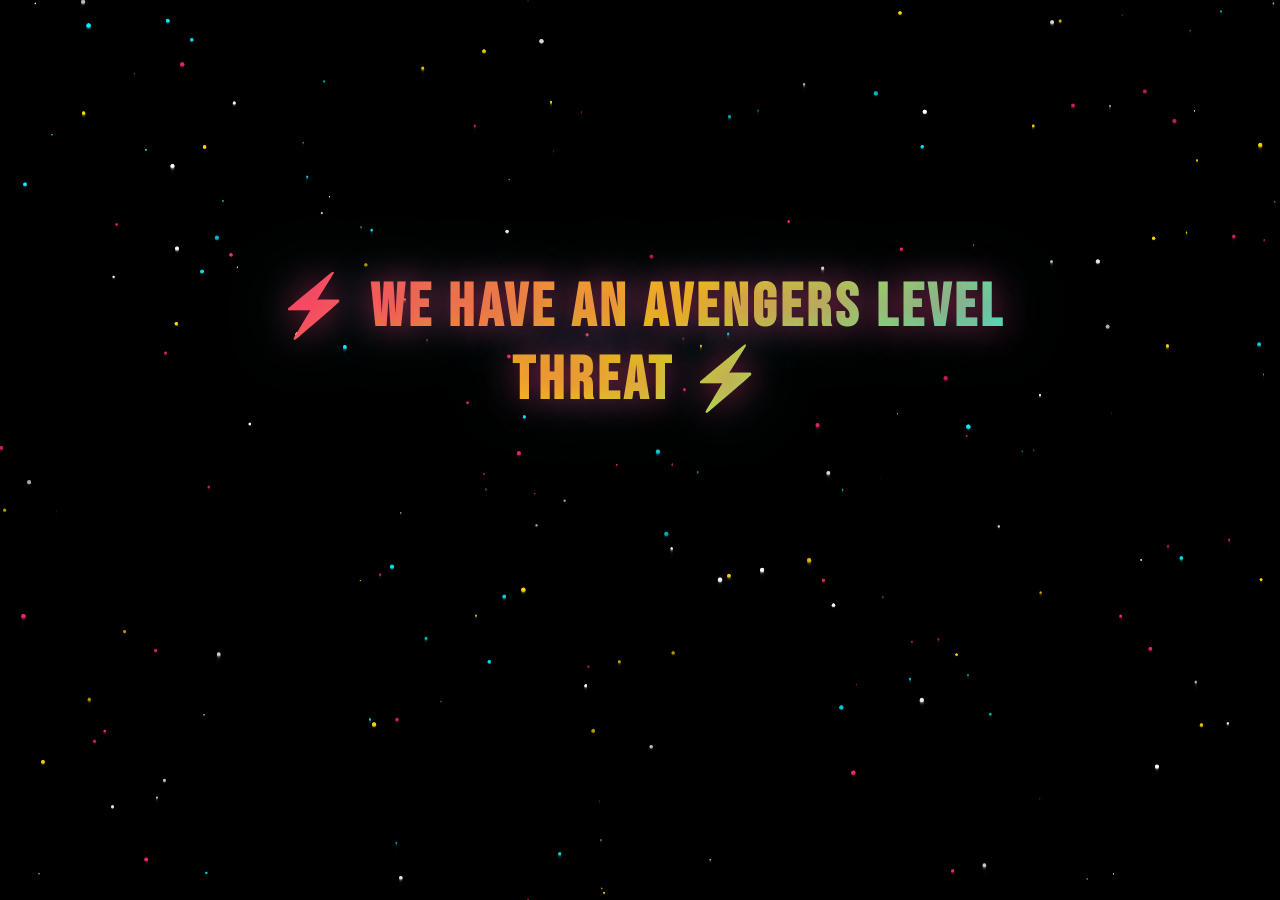
==== commit 0bd0f104: "Update multiple hero pages and main index" ====
--- a/index.html
+++ b/index.html
@@ -20,7 +20,7 @@
 
     <!-- Text Step 2: Apology Context -->
     <p class="intro-text message-text" id="introMessage">
-      We have hurt our best friend... and now we need all the help we can get from Earth's mightiest heroes.
+      I made the biggest blunder and hurt Zombs... and now we need all the help we can get from Earth's mightiest heroes.
     </p>
 
     <!-- Step 3: Get Help Button -->
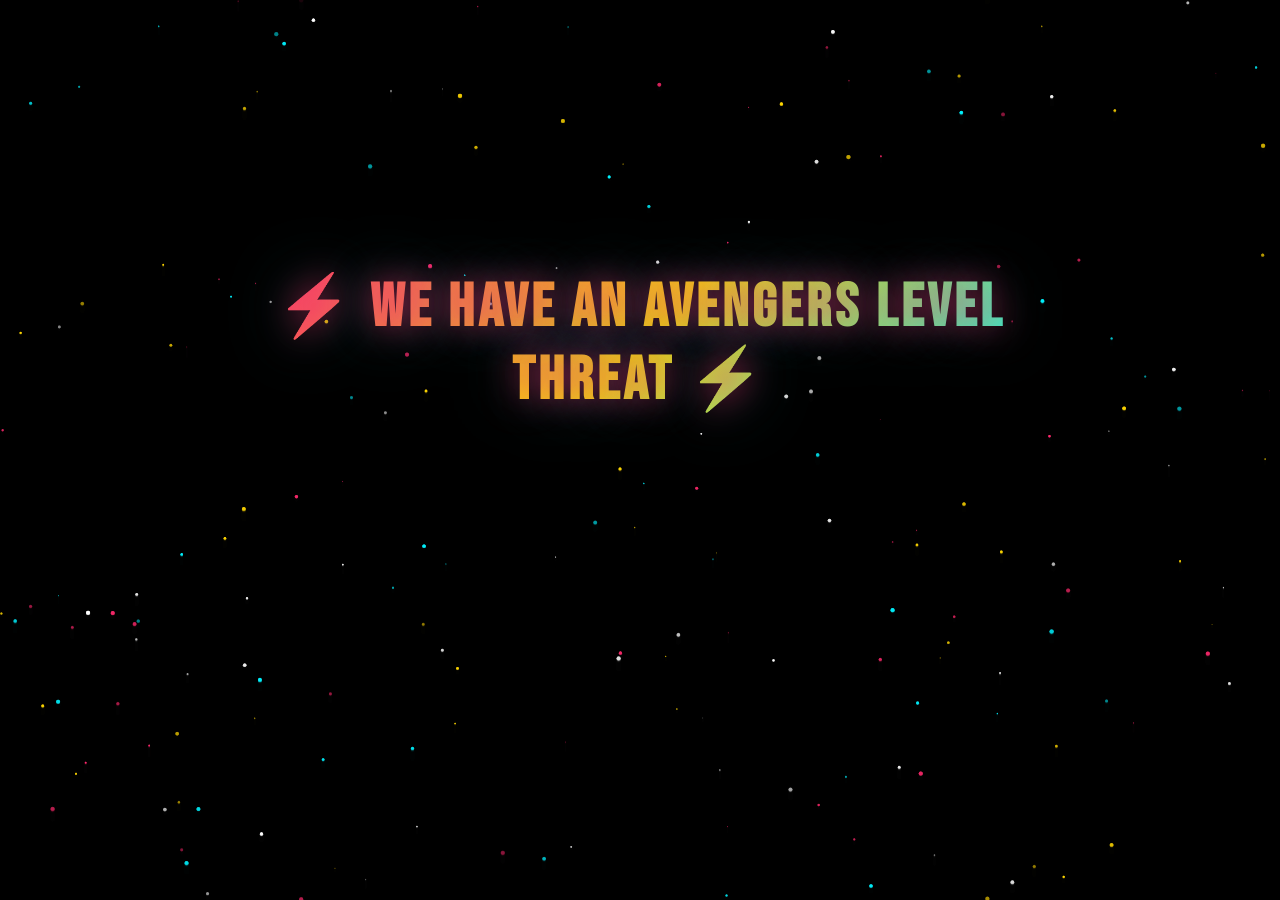
==== commit 1a4f45f4: "Update hub, index, and main script" ====
--- a/index.html
+++ b/index.html
@@ -35,7 +35,19 @@
     window.addEventListener('DOMContentLoaded', () => {
       initStarfield();
       runIntroTimeline();
-      globalAudio.restoreSessionAudio('music/avengers_theme.mp3');
+
+      // Automatically start Avengers Theme on load
+      globalAudio.playTrack('music/avengers_theme.mp3', true, 0);
+
+      // Instant gesture listener to bypass browser autoplay blocks
+      const unlockAudio = () => {
+        globalAudio.playTrack('music/avengers_theme.mp3', true, 0);
+        document.removeEventListener('click', unlockAudio);
+        document.removeEventListener('touchstart', unlockAudio);
+      };
+
+      document.addEventListener('click', unlockAudio);
+      document.addEventListener('touchstart', unlockAudio);
     });
   </script>
 </body>
